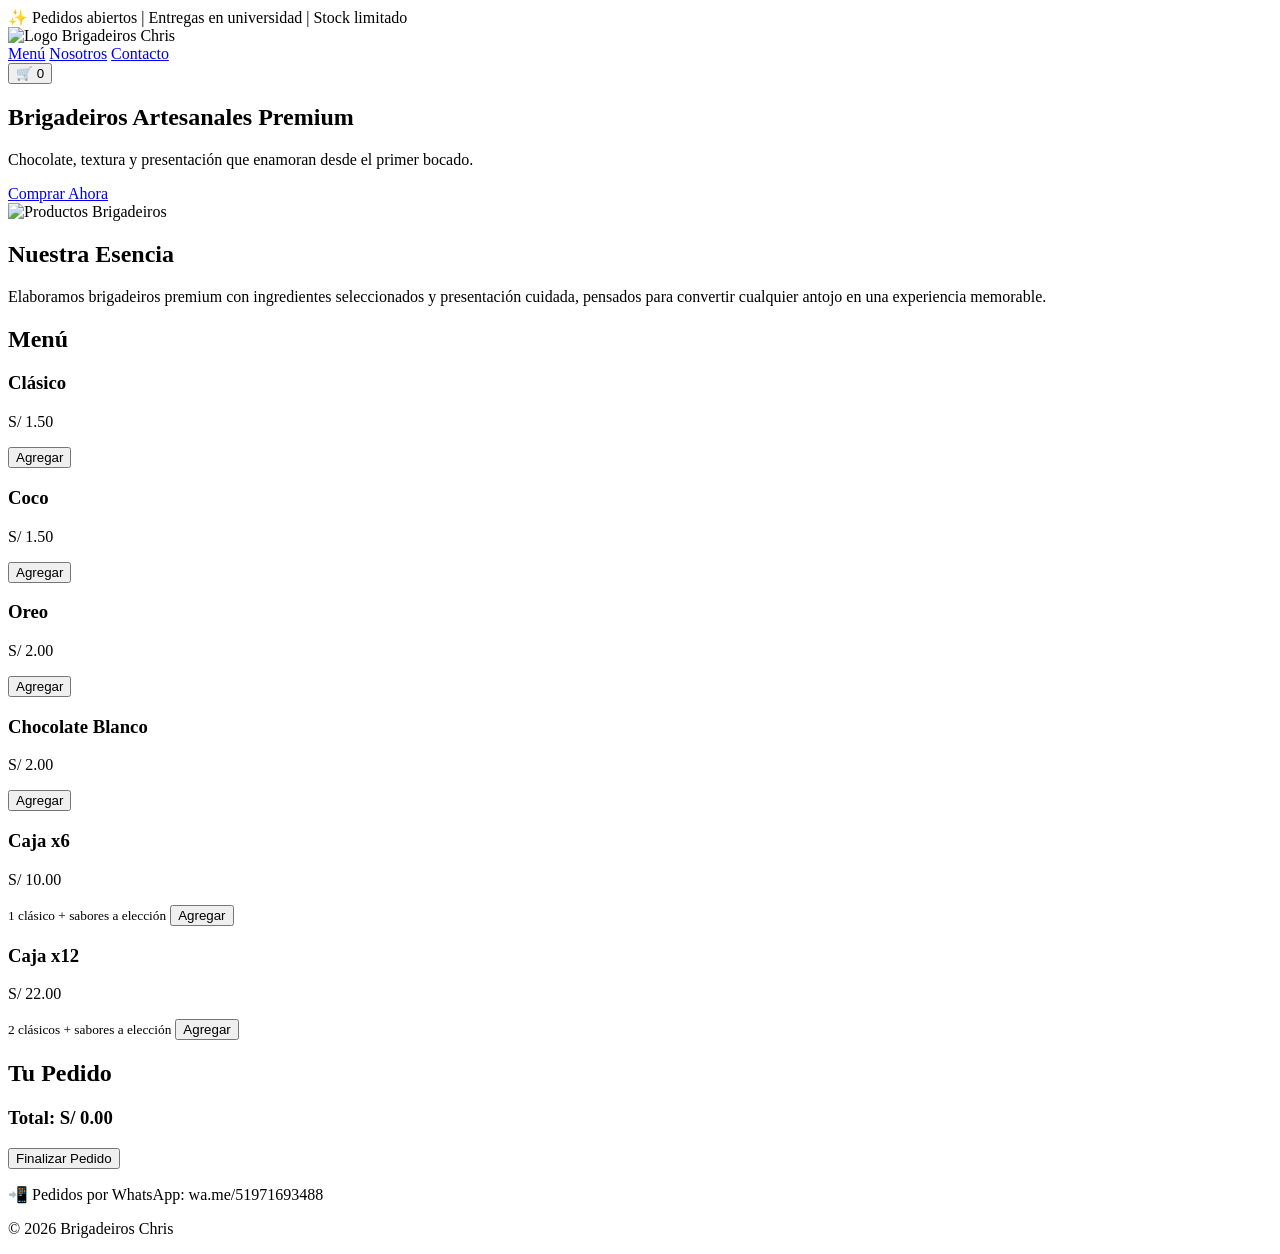
==== index.html @ 3d26e037 "Rename index.html.html to index.html" ====
<!DOCTYPE html>
<html lang="es">
<head>
  <meta charset="UTF-8">
  <meta name="viewport" content="width=device-width, initial-scale=1.0">
  <title>Brigadeiros Chris</title>
  <link rel="stylesheet" href="style.css">
</head>
<body>

<div class="promo-bar">✨ Pedidos abiertos | Entregas en universidad | Stock limitado</div>

<header class="navbar">
  <img src="logo.png" class="logo" alt="Logo Brigadeiros Chris">
  <nav>
    <a href="#menu">Menú</a>
    <a href="#about">Nosotros</a>
    <a href="#contact">Contacto</a>
  </nav>
  <button class="cart-toggle" onclick="toggleCart()">🛒 <span id="cart-count">0</span></button>
</header>

<section class="hero">
  <div class="hero-content">
    <h1>Brigadeiros Artesanales Premium</h1>
    <p>Chocolate, textura y presentación que enamoran desde el primer bocado.</p>
    <a href="#menu" class="btn">Comprar Ahora</a>
  </div>
  <img src="productos.jpg" class="hero-img" alt="Productos Brigadeiros">
</section>

<section id="about" class="about">
  <h2>Nuestra Esencia</h2>
  <p>
    Elaboramos brigadeiros premium con ingredientes seleccionados y presentación cuidada,
    pensados para convertir cualquier antojo en una experiencia memorable.
  </p>
</section>

<section id="menu" class="menu">
  <h2>Menú</h2>
  <div class="products">

    <div class="product-card">
      <h3>Clásico</h3>
      <p>S/ 1.50</p>
      <button onclick="addToCart('Brigadeiro Clásico',1.5)">Agregar</button>
    </div>

    <div class="product-card">
      <h3>Coco</h3>
      <p>S/ 1.50</p>
      <button onclick="addToCart('Brigadeiro Coco',1.5)">Agregar</button>
    </div>

    <div class="product-card">
      <h3>Oreo</h3>
      <p>S/ 2.00</p>
      <button onclick="addToCart('Brigadeiro Oreo',2)">Agregar</button>
    </div>

    <div class="product-card">
      <h3>Chocolate Blanco</h3>
      <p>S/ 2.00</p>
      <button onclick="addToCart('Clásico con Cobertura Blanca',2)">Agregar</button>
    </div>

    <div class="product-card special">
      <h3>Caja x6</h3>
      <p>S/ 10.00</p>
      <small>1 clásico + sabores a elección</small>
      <button onclick="addToCart('Caja x6',10)">Agregar</button>
    </div>

    <div class="product-card special">
      <h3>Caja x12</h3>
      <p>S/ 22.00</p>
      <small>2 clásicos + sabores a elección</small>
      <button onclick="addToCart('Caja x12',22)">Agregar</button>
    </div>

  </div>
</section>

<aside class="cart-panel" id="cartPanel">
  <h2>Tu Pedido</h2>
  <div id="cart-items"></div>
  <h3>Total: S/ <span id="total">0.00</span></h3>
  <button class="btn" onclick="sendWhatsApp()">Finalizar Pedido</button>
</aside>

<footer id="contact">
  <p>📲 Pedidos por WhatsApp: wa.me/51971693488</p>
  <p>© 2026 Brigadeiros Chris</p>
</footer>

<script src="script.js"></script>
</body>
</html>
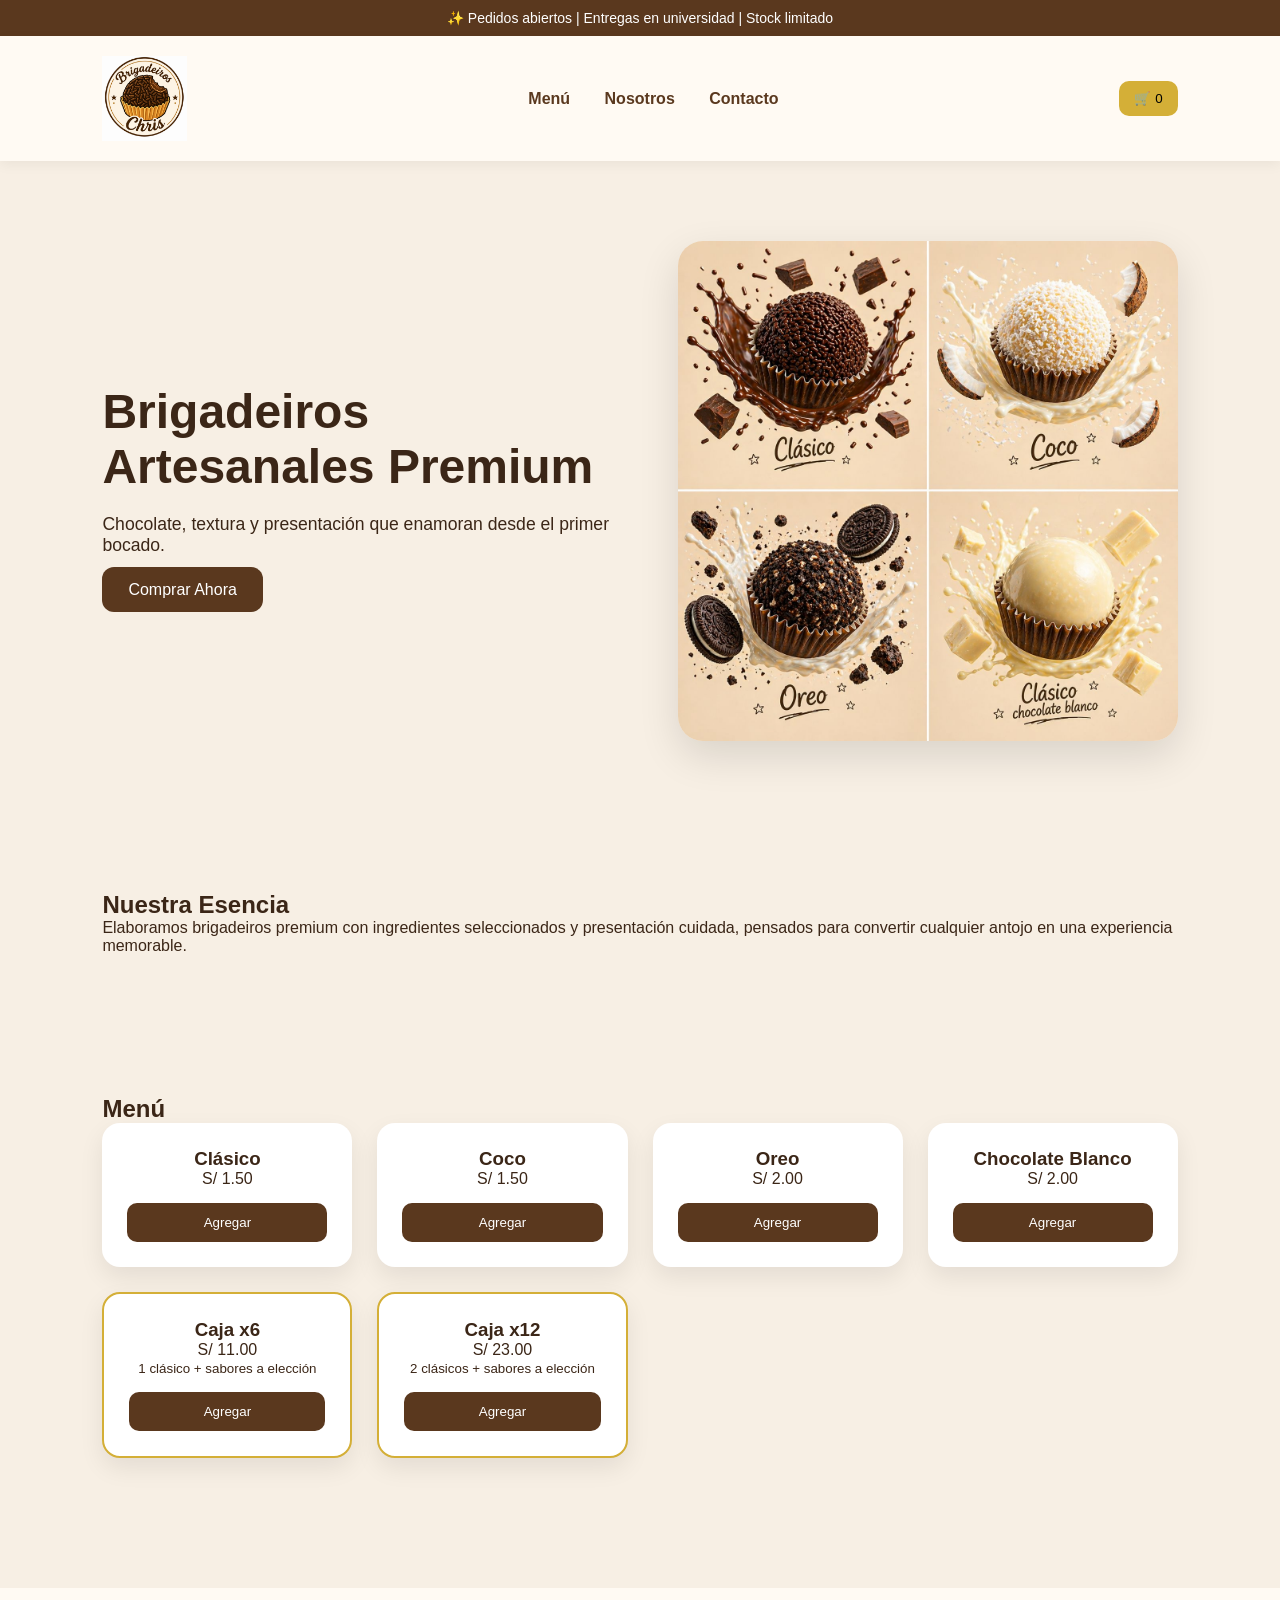
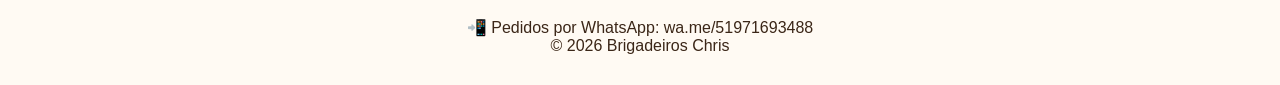
==== commit 08a9ecd2: "Update index.html" ====
--- a/index.html
+++ b/index.html
@@ -67,14 +67,14 @@
 
     <div class="product-card special">
       <h3>Caja x6</h3>
-      <p>S/ 10.00</p>
+      <p>S/ 11.00</p>
       <small>1 clásico + sabores a elección</small>
       <button onclick="addToCart('Caja x6',10)">Agregar</button>
     </div>
 
     <div class="product-card special">
       <h3>Caja x12</h3>
-      <p>S/ 22.00</p>
+      <p>S/ 23.00</p>
       <small>2 clásicos + sabores a elección</small>
       <button onclick="addToCart('Caja x12',22)">Agregar</button>
     </div>
--- a/style.css
+++ b/style.css
@@ -0,0 +1,169 @@
+*{
+  margin:0;
+  padding:0;
+  box-sizing:border-box;
+}
+
+body{
+  font-family:Arial,sans-serif;
+  background:#f7efe4;
+  color:#3b2617;
+}
+
+.promo-bar{
+  background:#5a381e;
+  color:#fff;
+  text-align:center;
+  padding:10px;
+  font-size:14px;
+}
+
+.navbar{
+  display:flex;
+  justify-content:space-between;
+  align-items:center;
+  padding:20px 8%;
+  background:#fffaf3;
+  box-shadow:0 4px 12px rgba(0,0,0,0.05);
+  position:sticky;
+  top:0;
+  z-index:999;
+}
+
+.logo{
+  width:85px;
+}
+
+nav a{
+  margin:0 15px;
+  text-decoration:none;
+  color:#5a381e;
+  font-weight:bold;
+}
+
+.cart-toggle{
+  background:#d4af37;
+  border:none;
+  padding:10px 15px;
+  border-radius:10px;
+  cursor:pointer;
+}
+
+.hero{
+  display:flex;
+  justify-content:space-between;
+  align-items:center;
+  padding:80px 8%;
+  gap:50px;
+}
+
+.hero-content h1{
+  font-size:3rem;
+  margin-bottom:20px;
+}
+
+.hero-content p{
+  margin-bottom:25px;
+  font-size:1.1rem;
+}
+
+.hero-img{
+  width:500px;
+  border-radius:25px;
+  box-shadow:0 15px 40px rgba(0,0,0,0.12);
+}
+
+.btn{
+  background:#5a381e;
+  color:white;
+  padding:14px 26px;
+  border:none;
+  border-radius:12px;
+  cursor:pointer;
+  text-decoration:none;
+}
+
+.about,.menu{
+  padding:70px 8%;
+}
+
+.products{
+  display:grid;
+  grid-template-columns:repeat(auto-fit,minmax(220px,1fr));
+  gap:25px;
+}
+
+.product-card{
+  background:white;
+  padding:25px;
+  border-radius:18px;
+  text-align:center;
+  box-shadow:0 10px 25px rgba(0,0,0,0.08);
+  transition:0.3s;
+}
+
+.product-card:hover{
+  transform:translateY(-6px);
+}
+
+.product-card.special{
+  border:2px solid #d4af37;
+}
+
+.product-card button{
+  margin-top:15px;
+  width:100%;
+  padding:12px;
+  border:none;
+  border-radius:10px;
+  background:#5a381e;
+  color:white;
+  cursor:pointer;
+}
+
+.cart-panel{
+  position:fixed;
+  right:-400px;
+  top:0;
+  width:350px;
+  height:100%;
+  background:white;
+  box-shadow:-10px 0 30px rgba(0,0,0,0.1);
+  padding:30px;
+  transition:0.4s;
+  z-index:1000;
+  overflow-y:auto;
+}
+
+.cart-panel.active{
+  right:0;
+}
+
+.cart-item{
+  display:flex;
+  justify-content:space-between;
+  margin:15px 0;
+}
+
+.qty-controls{
+  display:flex;
+  gap:8px;
+  align-items:center;
+}
+
+.qty-controls button{
+  width:25px;
+  height:25px;
+  border:none;
+  border-radius:6px;
+  background:#5a381e;
+  color:white;
+  cursor:pointer;
+}
+
+footer{
+  text-align:center;
+  padding:30px;
+  background:#fffaf3;
+  margin-top:60px;
+}
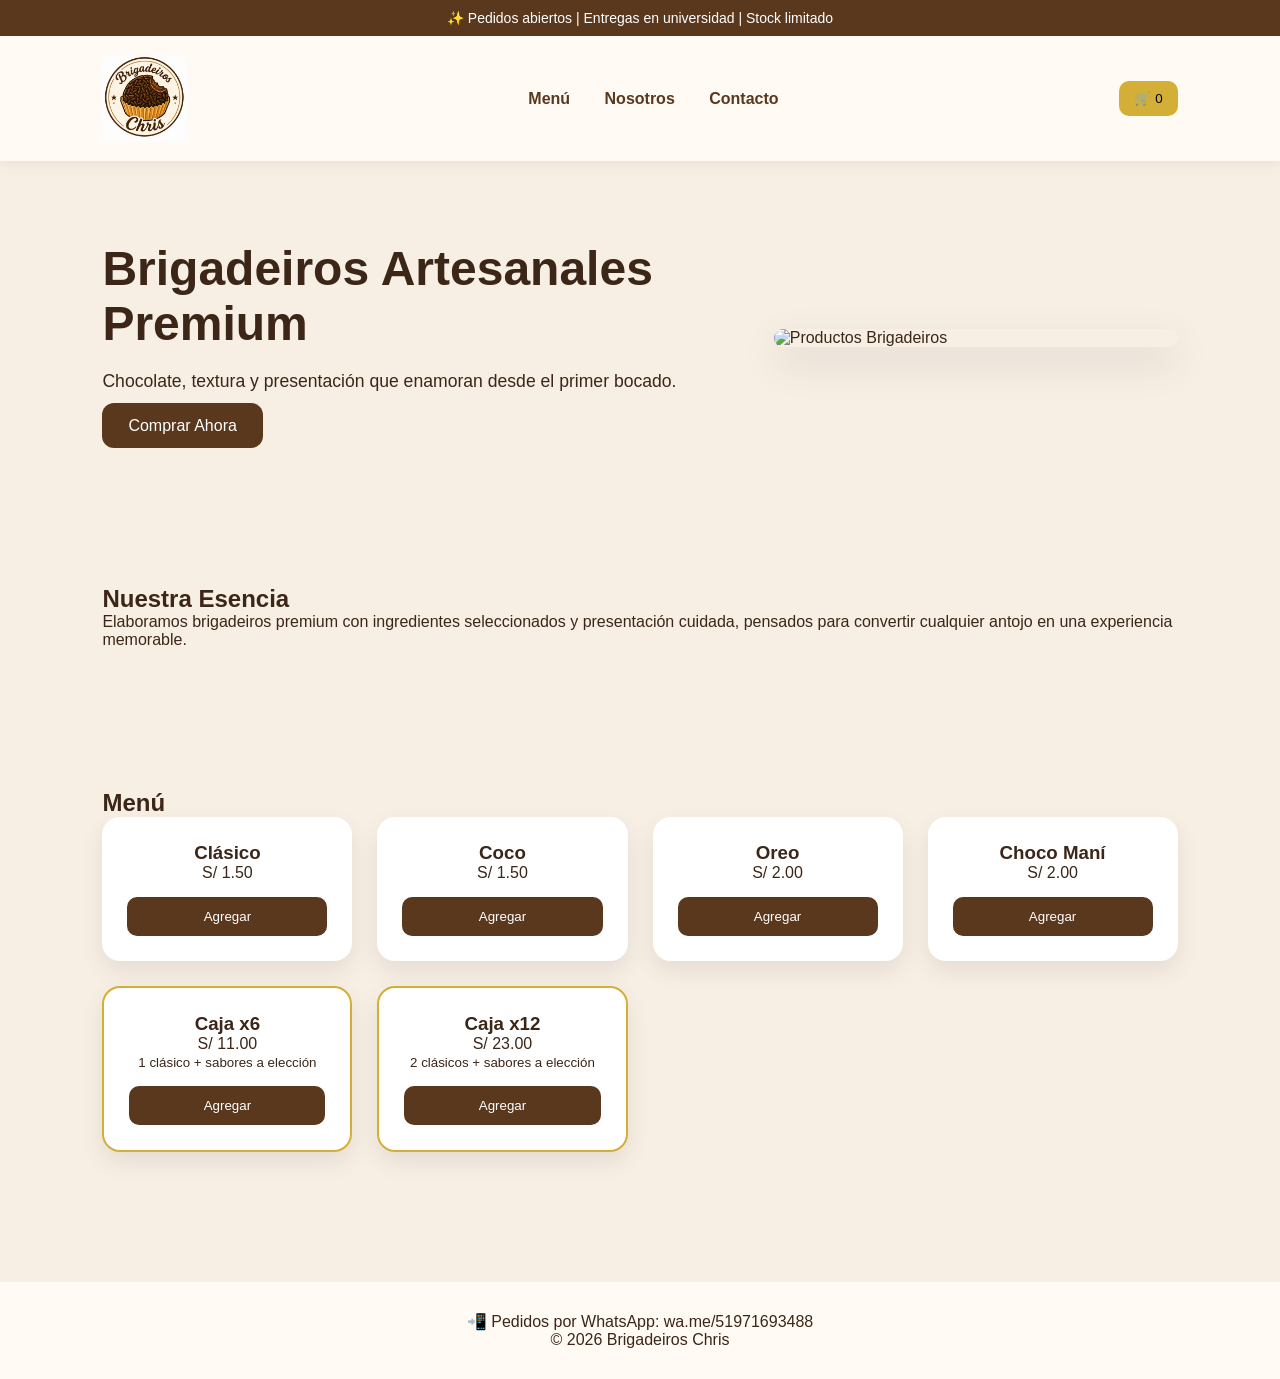
==== commit 824eca99: "Update index.html" ====
--- a/index.html
+++ b/index.html
@@ -60,7 +60,7 @@
     </div>
 
     <div class="product-card">
-      <h3>Chocolate Blanco</h3>
+      <h3>Choco Maní</h3>
       <p>S/ 2.00</p>
       <button onclick="addToCart('Clásico con Cobertura Blanca',2)">Agregar</button>
     </div>
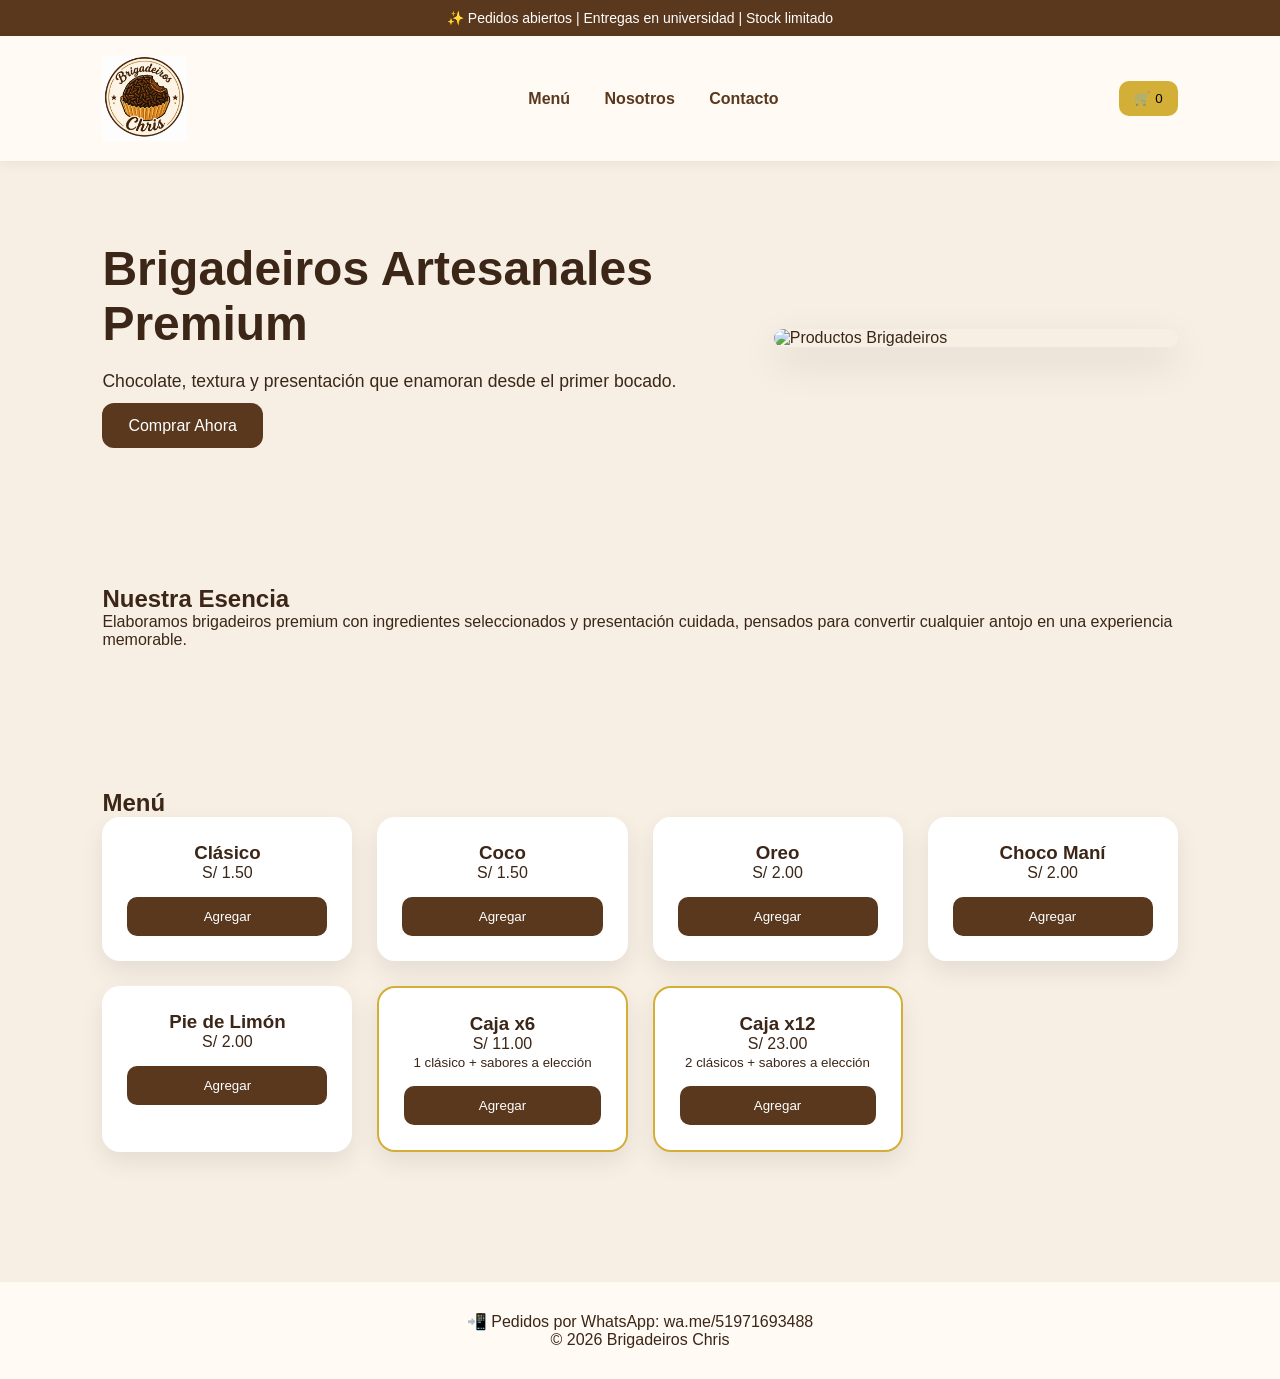
==== commit d4784184: "Update index.html" ====
--- a/index.html
+++ b/index.html
@@ -64,6 +64,12 @@
       <p>S/ 2.00</p>
       <button onclick="addToCart('Clásico con Cobertura Blanca',2)">Agregar</button>
     </div>
+    
+    <div class="product-card">
+      <h3>Pie de Limón</h3>
+      <p>S/ 2.00</p>
+      <button onclick="addToCart('Clásico con Cobertura Blanca',2)">Agregar</button>
+    </div>
 
     <div class="product-card special">
       <h3>Caja x6</h3>
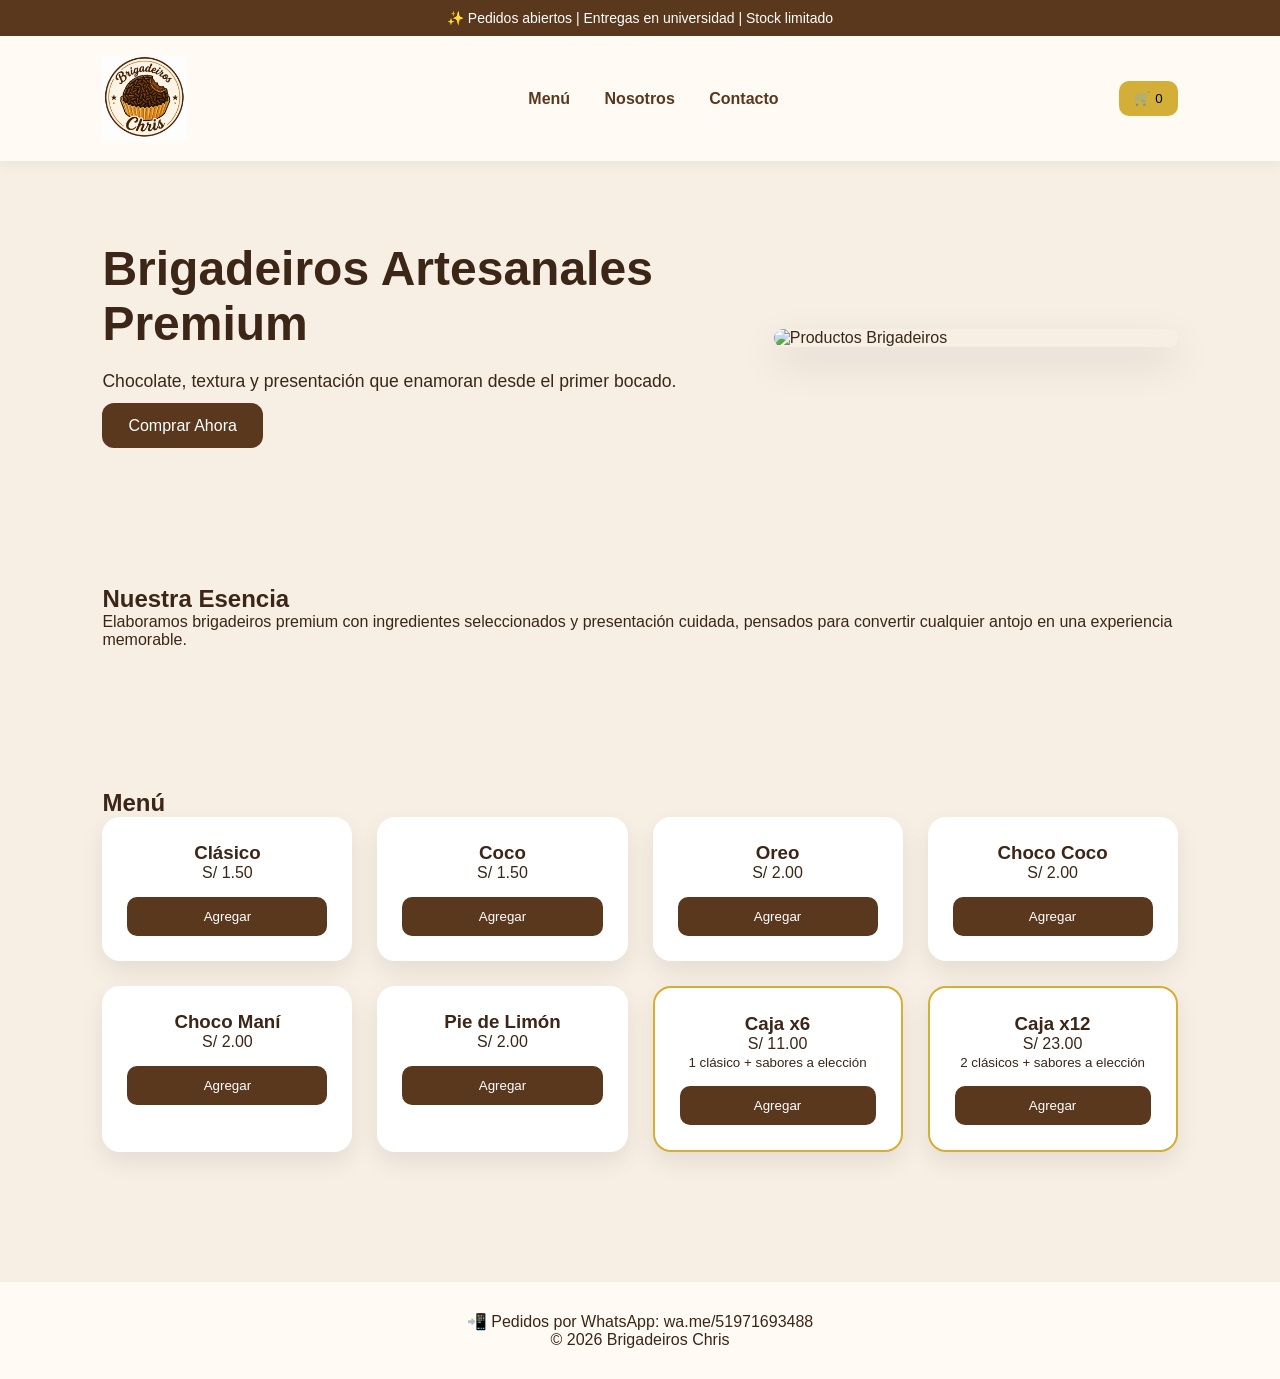
==== commit 108d5862: "Update index.html" ====
--- a/index.html
+++ b/index.html
@@ -60,6 +60,12 @@
     </div>
 
     <div class="product-card">
+      <h3>Choco Coco</h3>
+      <p>S/ 2.00</p>
+      <button onclick="addToCart('Brigadeiro Oreo',2)">Agregar</button>
+    </div>
+
+    <div class="product-card">
       <h3>Choco Maní</h3>
       <p>S/ 2.00</p>
       <button onclick="addToCart('Clásico con Cobertura Blanca',2)">Agregar</button>
